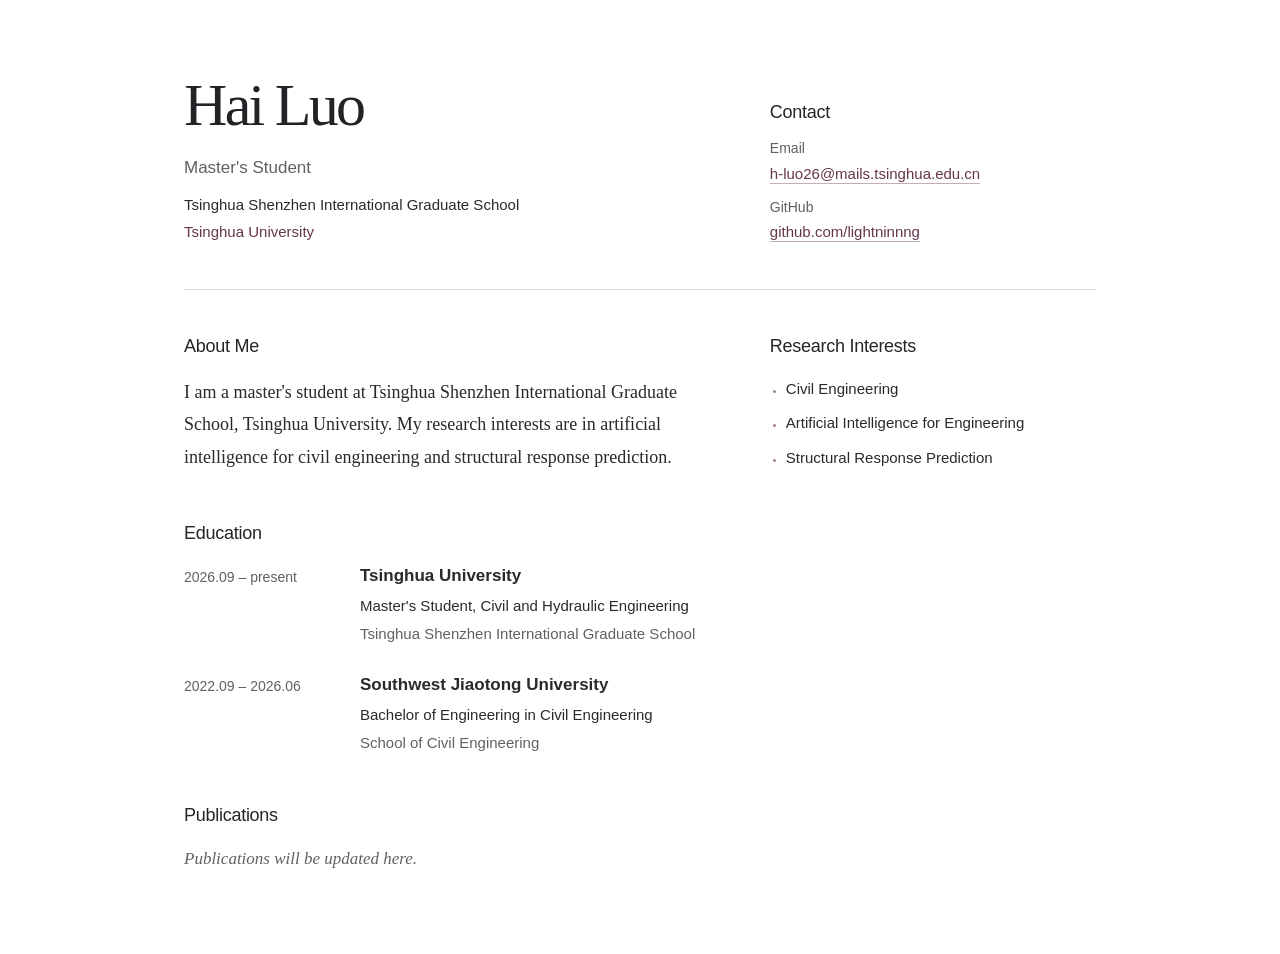
==== index.html @ 975fe8c9 "Refine academic homepage typography and layout" ====
<!doctype html>
<html lang="en">
  <head>
    <meta charset="utf-8">
    <meta name="viewport" content="width=device-width, initial-scale=1">
    <meta name="description" content="Hai Luo is a master's student at Tsinghua Shenzhen International Graduate School, Tsinghua University, with interests in artificial intelligence for civil engineering.">
    <title>Hai Luo | Tsinghua University</title>
    <link rel="icon" type="image/svg+xml" href="data:image/svg+xml,%3Csvg xmlns='http://www.w3.org/2000/svg' viewBox='0 0 32 32'%3E%3Crect width='32' height='32' fill='%2366364d'/%3E%3Ctext x='16' y='22' text-anchor='middle' font-family='Georgia,serif' font-size='19' fill='white'%3EHL%3C/text%3E%3C/svg%3E">
    <link rel="canonical" href="https://lightninnng.github.io/">
    <link rel="stylesheet" href="style.css?v=2">
  </head>
  <body>
    <main class="page">
      <header class="profile">
        <div class="identity">
          <h1>Hai Luo</h1>
          <p class="position">Master's Student</p>
          <p class="affiliation">Tsinghua Shenzhen International Graduate School<br><span class="university">Tsinghua University</span></p>
        </div>
        <section class="contact" aria-labelledby="contact-heading">
          <h2 id="contact-heading">Contact</h2>
          <dl class="contact-list">
            <div>
              <dt>Email</dt>
              <dd><a href="mailto:h-luo26@mails.tsinghua.edu.cn">h-luo26@mails.tsinghua.edu.cn</a></dd>
            </div>
            <div>
              <dt>GitHub</dt>
              <dd><a href="https://github.com/lightninnng">github.com/lightninnng</a></dd>
            </div>
          </dl>
        </section>
      </header>

      <div class="overview">
        <section class="about" aria-labelledby="about-heading">
          <h2 id="about-heading">About Me</h2>
          <p>I am a master's student at Tsinghua Shenzhen International Graduate School, Tsinghua University. My research interests are in artificial intelligence for civil engineering and structural response prediction.</p>
        </section>
        <section class="research" aria-labelledby="research-heading">
          <h2 id="research-heading">Research Interests</h2>
          <ul class="research-list">
            <li>Civil Engineering</li>
            <li>Artificial Intelligence for Engineering</li>
            <li>Structural Response Prediction</li>
          </ul>
        </section>
      </div>

      <section class="education section" aria-labelledby="education-heading">
        <h2 id="education-heading">Education</h2>
        <article class="education-entry">
          <p class="dates"><time datetime="2026-09">2026.09</time> &ndash; present</p>
          <div class="education-details">
            <h3>Tsinghua University</h3>
            <p>Master's Student, Civil and Hydraulic Engineering</p>
            <p class="school">Tsinghua Shenzhen International Graduate School</p>
          </div>
        </article>
        <article class="education-entry">
          <p class="dates"><time datetime="2022-09">2022.09</time> &ndash; <time datetime="2026-06">2026.06</time></p>
          <div class="education-details">
            <h3>Southwest Jiaotong University</h3>
            <p>Bachelor of Engineering in Civil Engineering</p>
            <p class="school">School of Civil Engineering</p>
          </div>
        </article>
      </section>

      <section class="publications section" aria-labelledby="publications-heading">
        <h2 id="publications-heading">Publications</h2>
        <p>Publications will be updated here.</p>
      </section>
    </main>
  </body>
</html>
---- style.css ----
:root {
  color-scheme: light;
  font-family: "Helvetica Neue", Arial, sans-serif;
  color: #292a2d;
  background: #fff;
  line-height: 1.7;
  --muted: #606166;
  --accent: #66364d;
}

* {
  box-sizing: border-box;
}

body {
  margin: 0;
  font-size: 1rem;
  -webkit-font-smoothing: antialiased;
}

.page {
  width: min(100%, 62rem);
  margin: 4.5rem auto 5rem;
  padding: 0 2.5rem;
}

.profile,
.overview {
  display: grid;
  grid-template-columns: minmax(0, 1.6fr) minmax(0, 1fr);
  column-gap: 4rem;
}

.profile {
  align-items: end;
  padding-bottom: 2.75rem;
  border-bottom: 1px solid #d9dadd;
}

h1 {
  margin: 0 0 1rem;
  font-family: Georgia, "Times New Roman", serif;
  font-size: 3.75rem;
  font-weight: 400;
  letter-spacing: -0.045em;
  line-height: 1.1;
  color: #222326;
}

h2 {
  margin: 0 0 1.05rem;
  font-size: 1.125rem;
  font-weight: 500;
  letter-spacing: -0.015em;
  line-height: 1.4;
  color: #242528;
}

h3 {
  margin: 0 0 0.25rem;
  font-size: 1.0625rem;
  font-weight: 600;
  line-height: 1.5;
}

p {
  margin: 0;
}

.position {
  margin-bottom: 0.6rem;
  font-size: 1.0625rem;
  color: var(--muted);
}

.affiliation {
  font-size: 0.9375rem;
  line-height: 1.75;
}

.university {
  color: var(--accent);
}

a {
  color: var(--accent);
  text-decoration-color: #c1aeb7;
  text-decoration-thickness: 1px;
  text-underline-offset: 0.24em;
  overflow-wrap: anywhere;
}

a:hover {
  color: #3f2030;
  text-decoration-color: currentColor;
}

a:focus-visible {
  outline: 2px solid var(--accent);
  outline-offset: 5px;
}

.contact h2 {
  margin-bottom: 0.75rem;
}

.contact-list {
  margin: 0;
  font-size: 0.9375rem;
}

.contact-list > div + div {
  margin-top: 0.6rem;
}

dt {
  font-size: 0.875rem;
  color: var(--muted);
}

dd {
  margin: 0;
}

.overview {
  margin-top: 2.75rem;
}

.about p {
  font-family: Georgia, "Times New Roman", serif;
  font-size: 1.125rem;
  line-height: 1.8;
}

.research-list {
  margin: 0;
  padding-left: 1rem;
  font-size: 0.9375rem;
  line-height: 1.7;
}

.research-list li + li {
  margin-top: 0.55rem;
}

.research-list li::marker {
  color: #9d838f;
  font-size: 0.75em;
}

.section {
  margin-top: 3rem;
}

.education-entry {
  display: grid;
  grid-template-columns: 9.5rem minmax(0, 1fr);
  gap: 1.5rem;
}

.education-entry + .education-entry {
  margin-top: 1.65rem;
}

.dates {
  padding-top: 0.15rem;
  font-size: 0.875rem;
  font-variant-numeric: tabular-nums;
  color: var(--muted);
}

.education-details {
  font-size: 0.9375rem;
}

.school {
  margin-top: 0.15rem;
  color: var(--muted);
}

.publications p {
  font-family: Georgia, "Times New Roman", serif;
  font-style: italic;
  font-size: 1.0625rem;
  color: var(--muted);
}

@media (max-width: 48rem) {
  .page {
    margin: 2.5rem auto 3.5rem;
    padding: 0 1.5rem;
  }

  .profile,
  .overview {
    grid-template-columns: minmax(0, 1fr);
    row-gap: 2rem;
  }

  h1 {
    font-size: 2.75rem;
    margin-bottom: 0.8rem;
  }

  .profile {
    padding-bottom: 2rem;
  }

  .overview {
    margin-top: 2rem;
  }

  .section {
    margin-top: 2.5rem;
  }

  .education-entry {
    grid-template-columns: minmax(0, 1fr);
    gap: 0.4rem;
  }

  .dates {
    padding-top: 0;
  }
}

@media print {
  .page {
    width: 100%;
    margin: 0;
    padding: 0;
  }

  .profile,
  .overview,
  .education-entry,
  .publications {
    break-inside: avoid;
  }
}
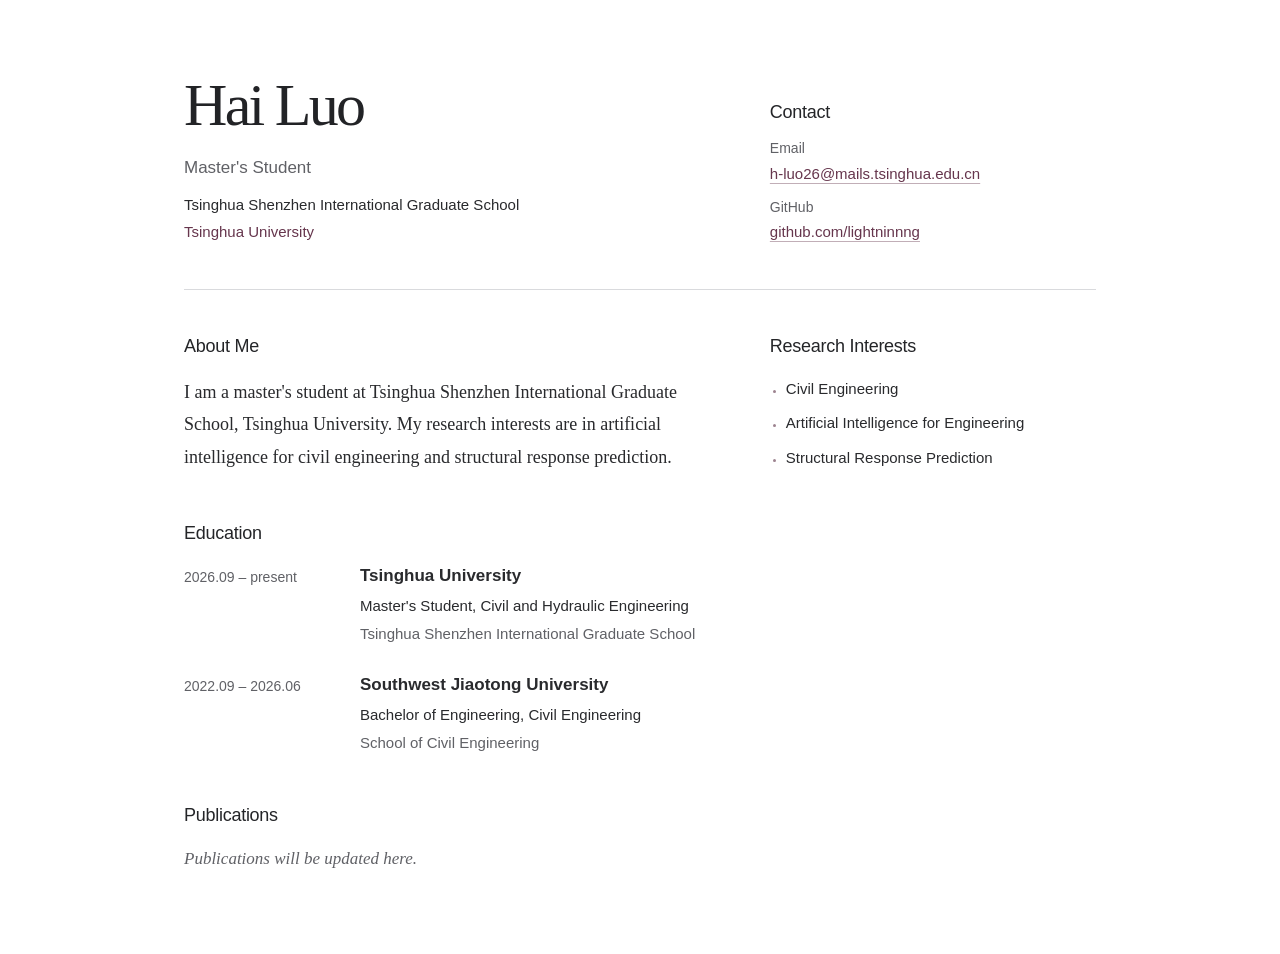
==== commit 283e0ea6: "Align undergraduate education wording" ====
--- a/index.html
+++ b/index.html
@@ -61,7 +61,7 @@
           <p class="dates"><time datetime="2022-09">2022.09</time> &ndash; <time datetime="2026-06">2026.06</time></p>
           <div class="education-details">
             <h3>Southwest Jiaotong University</h3>
-            <p>Bachelor of Engineering in Civil Engineering</p>
+            <p>Bachelor of Engineering, Civil Engineering</p>
             <p class="school">School of Civil Engineering</p>
           </div>
         </article>
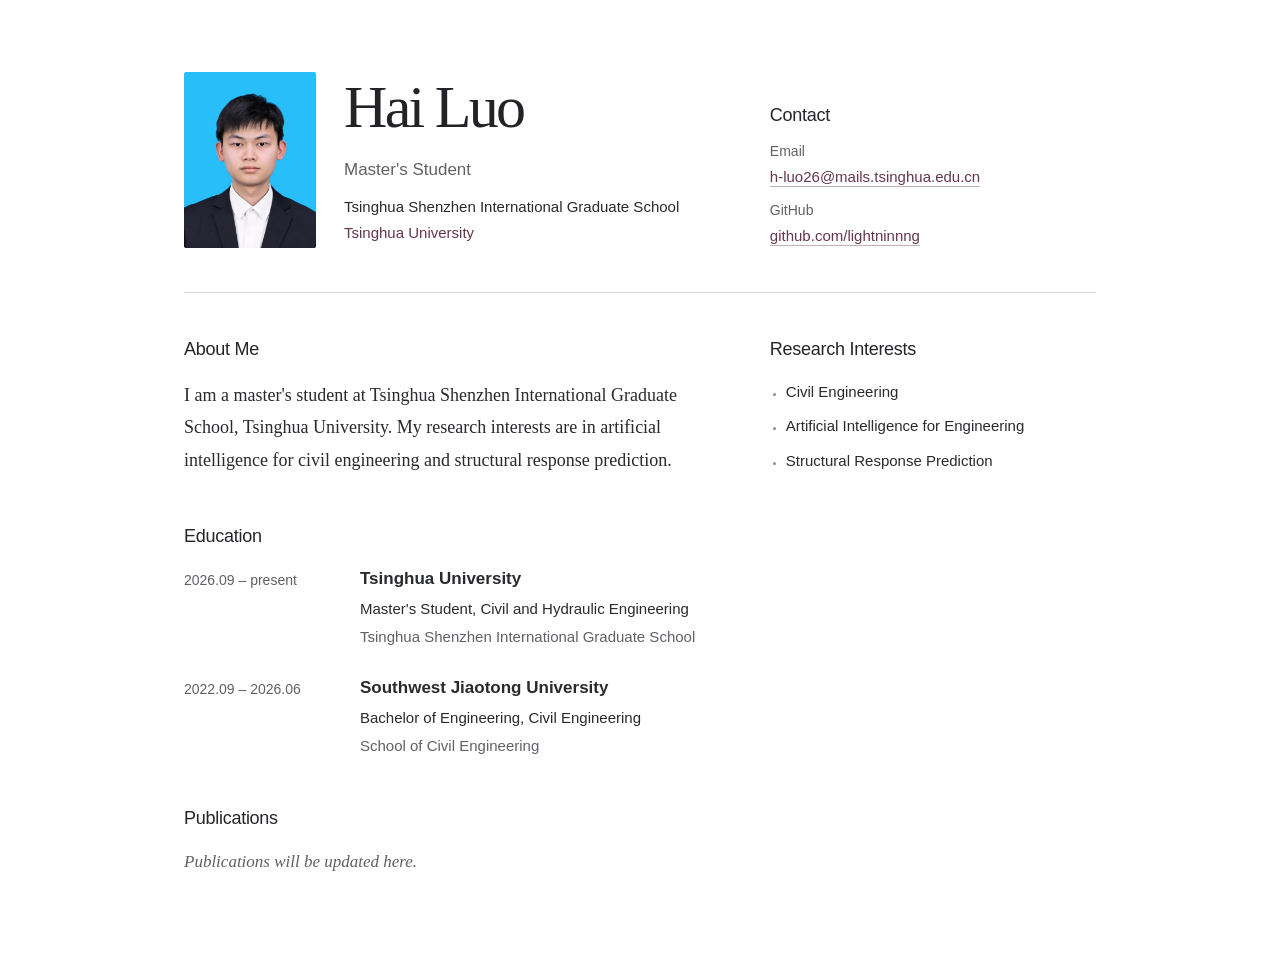
==== commit f3175097: "Add personal portrait to homepage header" ====
--- a/index.html
+++ b/index.html
@@ -7,15 +7,18 @@
     <title>Hai Luo | Tsinghua University</title>
     <link rel="icon" type="image/svg+xml" href="data:image/svg+xml,%3Csvg xmlns='http://www.w3.org/2000/svg' viewBox='0 0 32 32'%3E%3Crect width='32' height='32' fill='%2366364d'/%3E%3Ctext x='16' y='22' text-anchor='middle' font-family='Georgia,serif' font-size='19' fill='white'%3EHL%3C/text%3E%3C/svg%3E">
     <link rel="canonical" href="https://lightninnng.github.io/">
-    <link rel="stylesheet" href="style.css?v=2">
+    <link rel="stylesheet" href="style.css?v=3">
   </head>
   <body>
     <main class="page">
       <header class="profile">
         <div class="identity">
-          <h1>Hai Luo</h1>
-          <p class="position">Master's Student</p>
-          <p class="affiliation">Tsinghua Shenzhen International Graduate School<br><span class="university">Tsinghua University</span></p>
+          <img class="portrait" src="photo.jpg" alt="Portrait of Hai Luo" width="480" height="640" decoding="async">
+          <div class="identity-text">
+            <h1>Hai Luo</h1>
+            <p class="position">Master's Student</p>
+            <p class="affiliation">Tsinghua Shenzhen International Graduate School<br><span class="university">Tsinghua University</span></p>
+          </div>
         </div>
         <section class="contact" aria-labelledby="contact-heading">
           <h2 id="contact-heading">Contact</h2>
--- a/style.css
+++ b/style.css
@@ -37,6 +37,20 @@
   border-bottom: 1px solid #d9dadd;
 }
 
+.identity {
+  display: grid;
+  grid-template-columns: 8.25rem minmax(0, 1fr);
+  gap: 1.75rem;
+  align-items: center;
+}
+
+.portrait {
+  display: block;
+  width: 100%;
+  height: auto;
+  border-radius: 0.125rem;
+}
+
 h1 {
   margin: 0 0 1rem;
   font-family: Georgia, "Times New Roman", serif;
@@ -206,6 +220,11 @@
     padding-bottom: 2rem;
   }
 
+  .identity {
+    grid-template-columns: 6rem minmax(0, 1fr);
+    gap: 1.25rem;
+  }
+
   .overview {
     margin-top: 2rem;
   }
@@ -221,6 +240,17 @@
 
   .dates {
     padding-top: 0;
+  }
+}
+
+@media (max-width: 23rem) {
+  .identity {
+    grid-template-columns: 5.5rem minmax(0, 1fr);
+    gap: 1rem;
+  }
+
+  h1 {
+    font-size: 2.5rem;
   }
 }
 
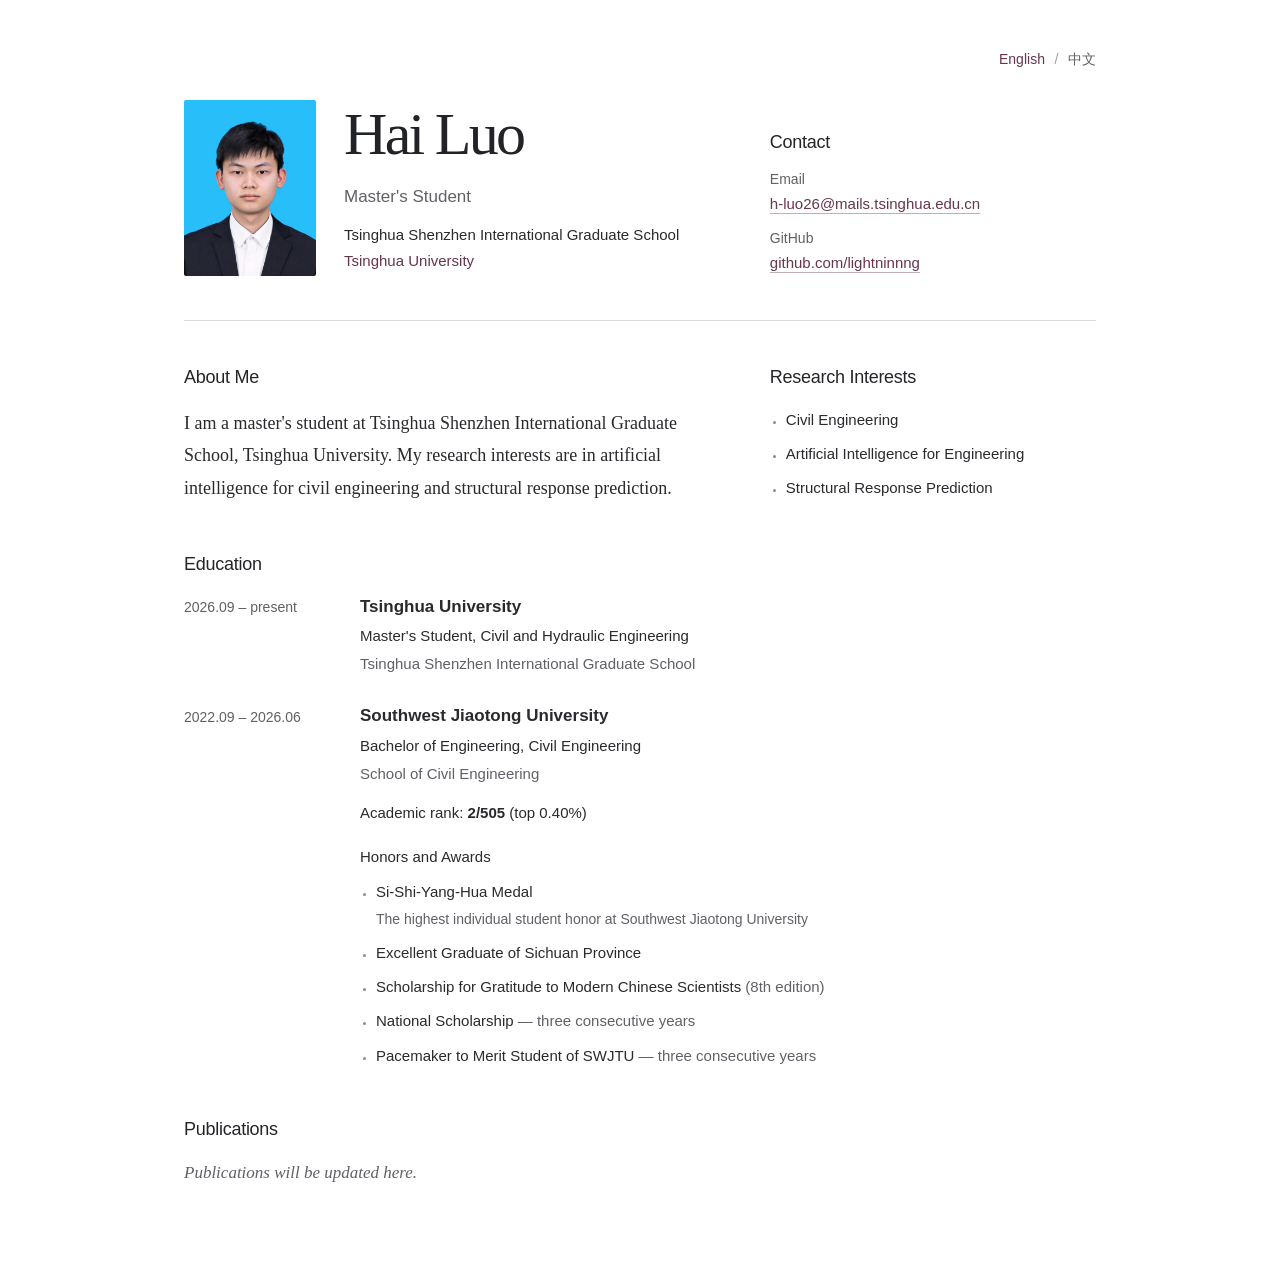
==== commit 21f714c7: "Add bilingual homepage and undergraduate honors" ====
--- a/index.html
+++ b/index.html
@@ -7,10 +7,18 @@
     <title>Hai Luo | Tsinghua University</title>
     <link rel="icon" type="image/svg+xml" href="data:image/svg+xml,%3Csvg xmlns='http://www.w3.org/2000/svg' viewBox='0 0 32 32'%3E%3Crect width='32' height='32' fill='%2366364d'/%3E%3Ctext x='16' y='22' text-anchor='middle' font-family='Georgia,serif' font-size='19' fill='white'%3EHL%3C/text%3E%3C/svg%3E">
     <link rel="canonical" href="https://lightninnng.github.io/">
-    <link rel="stylesheet" href="style.css?v=3">
+    <link rel="alternate" hreflang="en" href="https://lightninnng.github.io/">
+    <link rel="alternate" hreflang="zh-CN" href="https://lightninnng.github.io/zh.html">
+    <link rel="alternate" hreflang="x-default" href="https://lightninnng.github.io/">
+    <link rel="stylesheet" href="style.css?v=4">
   </head>
   <body>
     <main class="page">
+      <nav class="language-switch" aria-label="Language">
+        <a href="./" lang="en" hreflang="en" aria-current="page">English</a>
+        <span aria-hidden="true">/</span>
+        <a href="zh.html" lang="zh-CN" hreflang="zh-CN">中文</a>
+      </nav>
       <header class="profile">
         <div class="identity">
           <img class="portrait" src="photo.jpg" alt="Portrait of Hai Luo" width="480" height="640" decoding="async">
@@ -66,6 +74,15 @@
             <h3>Southwest Jiaotong University</h3>
             <p>Bachelor of Engineering, Civil Engineering</p>
             <p class="school">School of Civil Engineering</p>
+            <p class="academic-rank">Academic rank: <strong>2/505</strong> (top 0.40%)</p>
+            <h4 class="honors-heading">Honors and Awards</h4>
+            <ul class="honors-list">
+              <li>Si-Shi-Yang-Hua Medal<span class="honor-note">The highest individual student honor at Southwest Jiaotong University</span></li>
+              <li>Excellent Graduate of Sichuan Province</li>
+              <li>Scholarship for Gratitude to Modern Chinese Scientists <span class="honor-detail">(8th edition)</span></li>
+              <li>National Scholarship <span class="honor-detail">&mdash; three consecutive years</span></li>
+              <li>Pacemaker to Merit Student of SWJTU <span class="honor-detail">&mdash; three consecutive years</span></li>
+            </ul>
           </div>
         </article>
       </section>
--- a/style.css
+++ b/style.css
@@ -20,8 +20,31 @@
 
 .page {
   width: min(100%, 62rem);
-  margin: 4.5rem auto 5rem;
+  margin: 3rem auto 5rem;
   padding: 0 2.5rem;
+}
+
+.language-switch {
+  display: flex;
+  justify-content: flex-end;
+  align-items: baseline;
+  gap: 0.6rem;
+  margin-bottom: 1.75rem;
+  font-size: 0.875rem;
+  color: #a0a0a4;
+}
+
+.language-switch a {
+  color: var(--muted);
+  text-decoration: none;
+}
+
+.language-switch a[aria-current="page"] {
+  color: var(--accent);
+}
+
+.language-switch a:hover {
+  text-decoration: underline;
 }
 
 .profile,
@@ -192,6 +215,47 @@
   color: var(--muted);
 }
 
+.academic-rank {
+  margin-top: 0.85rem;
+  font-variant-numeric: tabular-nums;
+}
+
+.academic-rank strong {
+  font-weight: 600;
+}
+
+.honors-heading {
+  margin: 1.15rem 0 0.65rem;
+  font-size: 0.9375rem;
+  font-weight: 500;
+}
+
+.honors-list {
+  margin: 0;
+  padding-left: 1rem;
+  line-height: 1.75;
+}
+
+.honors-list li + li {
+  margin-top: 0.5rem;
+}
+
+.honors-list li::marker {
+  color: #9d838f;
+  font-size: 0.75em;
+}
+
+.honor-note {
+  display: block;
+  margin-top: 0.1rem;
+  font-size: 0.875rem;
+  color: var(--muted);
+}
+
+.honor-detail {
+  color: var(--muted);
+}
+
 .publications p {
   font-family: Georgia, "Times New Roman", serif;
   font-style: italic;
@@ -199,10 +263,46 @@
   color: var(--muted);
 }
 
+html:lang(zh-CN) {
+  font-family: "Helvetica Neue", Arial, "PingFang SC", "Microsoft YaHei", sans-serif;
+}
+
+html:lang(zh-CN) h1,
+html:lang(zh-CN) .about p,
+html:lang(zh-CN) .publications p {
+  font-family: "Songti SC", SimSun, serif;
+}
+
+html:lang(zh-CN) h1 {
+  letter-spacing: 0.04em;
+}
+
+html:lang(zh-CN) h2 {
+  letter-spacing: 0.03em;
+}
+
+.english-name {
+  display: block;
+  margin-top: 0.6rem;
+  font-family: Georgia, "Times New Roman", serif;
+  font-size: 1.125rem;
+  letter-spacing: 0;
+  line-height: 1.4;
+  color: var(--muted);
+}
+
+html:lang(zh-CN) .publications p {
+  font-style: normal;
+}
+
 @media (max-width: 48rem) {
   .page {
-    margin: 2.5rem auto 3.5rem;
+    margin: 1.5rem auto 3.5rem;
     padding: 0 1.5rem;
+  }
+
+  .language-switch {
+    margin-bottom: 1.5rem;
   }
 
   .profile,
@@ -255,6 +355,10 @@
 }
 
 @media print {
+  .language-switch {
+    display: none;
+  }
+
   .page {
     width: 100%;
     margin: 0;
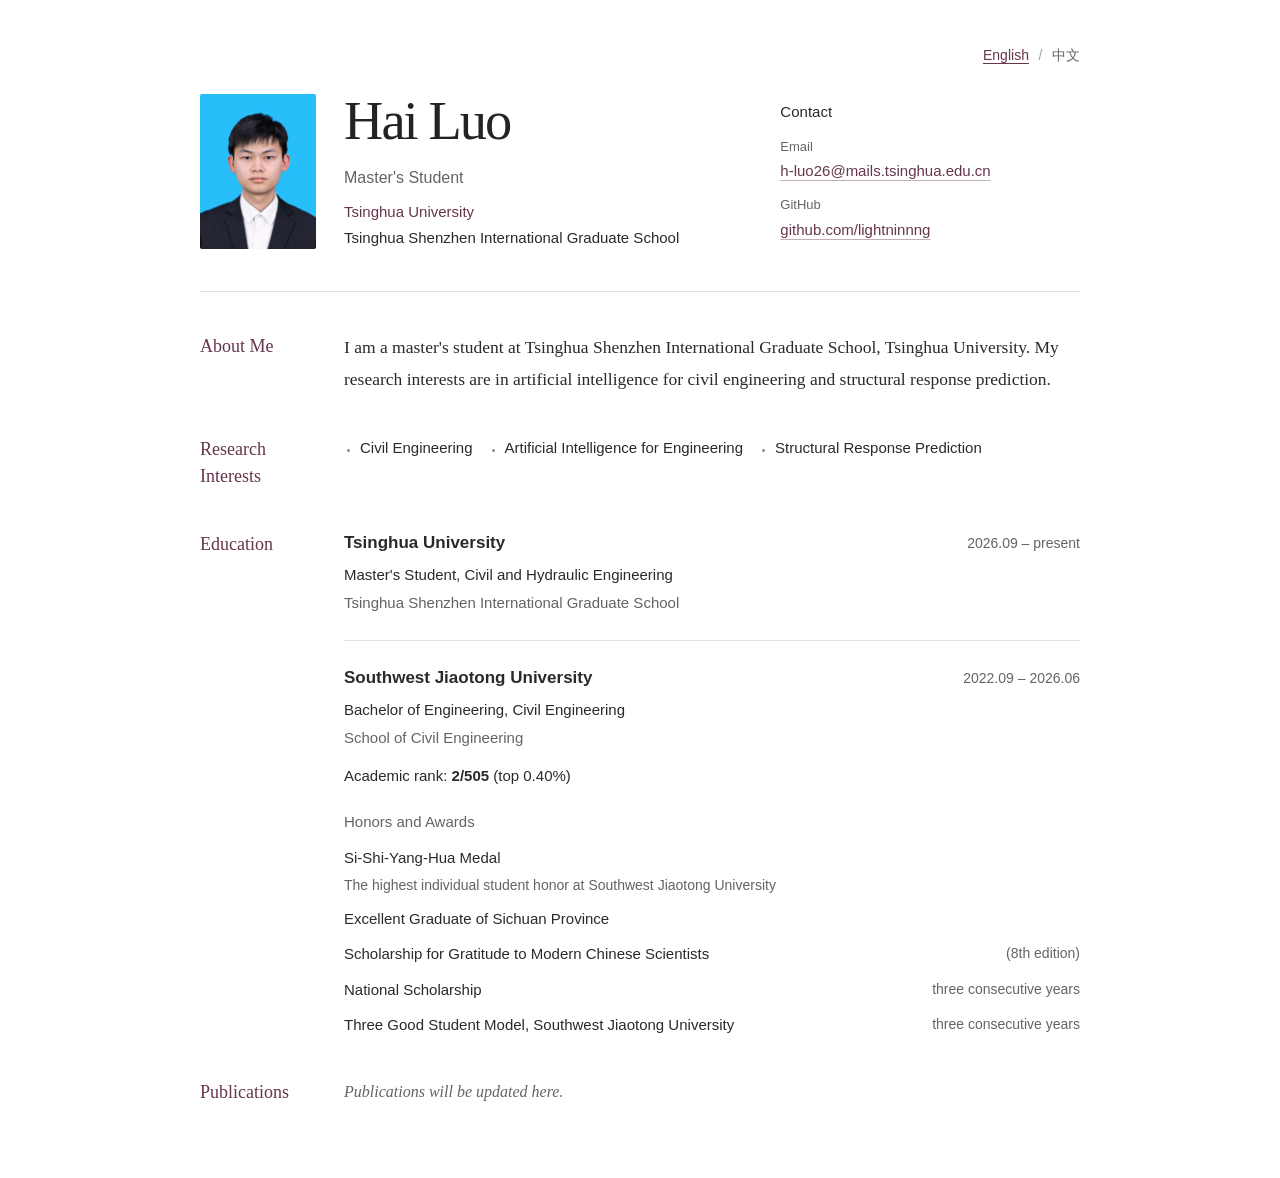
==== commit df67e8d8: "Refine bilingual homepage layout and honor wording" ====
--- a/index.html
+++ b/index.html
@@ -10,7 +10,7 @@
     <link rel="alternate" hreflang="en" href="https://lightninnng.github.io/">
     <link rel="alternate" hreflang="zh-CN" href="https://lightninnng.github.io/zh.html">
     <link rel="alternate" hreflang="x-default" href="https://lightninnng.github.io/">
-    <link rel="stylesheet" href="style.css?v=4">
+    <link rel="stylesheet" href="style.css?v=5">
   </head>
   <body>
     <main class="page">
@@ -25,7 +25,7 @@
           <div class="identity-text">
             <h1>Hai Luo</h1>
             <p class="position">Master's Student</p>
-            <p class="affiliation">Tsinghua Shenzhen International Graduate School<br><span class="university">Tsinghua University</span></p>
+            <p class="affiliation"><span class="university">Tsinghua University</span><br>Tsinghua Shenzhen International Graduate School</p>
           </div>
         </div>
         <section class="contact" aria-labelledby="contact-heading">
@@ -43,48 +43,53 @@
         </section>
       </header>
 
-      <div class="overview">
-        <section class="about" aria-labelledby="about-heading">
-          <h2 id="about-heading">About Me</h2>
-          <p>I am a master's student at Tsinghua Shenzhen International Graduate School, Tsinghua University. My research interests are in artificial intelligence for civil engineering and structural response prediction.</p>
-        </section>
-        <section class="research" aria-labelledby="research-heading">
-          <h2 id="research-heading">Research Interests</h2>
-          <ul class="research-list">
-            <li>Civil Engineering</li>
-            <li>Artificial Intelligence for Engineering</li>
-            <li>Structural Response Prediction</li>
-          </ul>
-        </section>
-      </div>
+      <section class="about section" aria-labelledby="about-heading">
+        <h2 id="about-heading">About Me</h2>
+        <p>I am a master's student at Tsinghua Shenzhen International Graduate School, Tsinghua University. My research interests are in artificial intelligence for civil engineering and structural response prediction.</p>
+      </section>
+
+      <section class="research section" aria-labelledby="research-heading">
+        <h2 id="research-heading">Research Interests</h2>
+        <ul class="research-list">
+          <li>Civil Engineering</li>
+          <li>Artificial Intelligence for Engineering</li>
+          <li>Structural Response Prediction</li>
+        </ul>
+      </section>
 
       <section class="education section" aria-labelledby="education-heading">
         <h2 id="education-heading">Education</h2>
-        <article class="education-entry">
-          <p class="dates"><time datetime="2026-09">2026.09</time> &ndash; present</p>
-          <div class="education-details">
-            <h3>Tsinghua University</h3>
-            <p>Master's Student, Civil and Hydraulic Engineering</p>
-            <p class="school">Tsinghua Shenzhen International Graduate School</p>
-          </div>
-        </article>
-        <article class="education-entry">
-          <p class="dates"><time datetime="2022-09">2022.09</time> &ndash; <time datetime="2026-06">2026.06</time></p>
-          <div class="education-details">
-            <h3>Southwest Jiaotong University</h3>
-            <p>Bachelor of Engineering, Civil Engineering</p>
-            <p class="school">School of Civil Engineering</p>
-            <p class="academic-rank">Academic rank: <strong>2/505</strong> (top 0.40%)</p>
-            <h4 class="honors-heading">Honors and Awards</h4>
-            <ul class="honors-list">
-              <li>Si-Shi-Yang-Hua Medal<span class="honor-note">The highest individual student honor at Southwest Jiaotong University</span></li>
-              <li>Excellent Graduate of Sichuan Province</li>
-              <li>Scholarship for Gratitude to Modern Chinese Scientists <span class="honor-detail">(8th edition)</span></li>
-              <li>National Scholarship <span class="honor-detail">&mdash; three consecutive years</span></li>
-              <li>Pacemaker to Merit Student of SWJTU <span class="honor-detail">&mdash; three consecutive years</span></li>
-            </ul>
-          </div>
-        </article>
+        <div class="section-body">
+          <article class="education-entry">
+            <div class="education-entry-header">
+              <h3>Tsinghua University</h3>
+              <p class="dates"><time datetime="2026-09">2026.09</time> &ndash; present</p>
+            </div>
+            <div class="education-details">
+              <p>Master's Student, Civil and Hydraulic Engineering</p>
+              <p class="school">Tsinghua Shenzhen International Graduate School</p>
+            </div>
+          </article>
+          <article class="education-entry">
+            <div class="education-entry-header">
+              <h3>Southwest Jiaotong University</h3>
+              <p class="dates"><time datetime="2022-09">2022.09</time> &ndash; <time datetime="2026-06">2026.06</time></p>
+            </div>
+            <div class="education-details">
+              <p>Bachelor of Engineering, Civil Engineering</p>
+              <p class="school">School of Civil Engineering</p>
+              <p class="academic-rank">Academic rank: <strong>2/505</strong> (top 0.40%)</p>
+              <h4 class="honors-heading">Honors and Awards</h4>
+              <ul class="honors-list" role="list">
+                <li><span class="honor-title">Si-Shi-Yang-Hua Medal</span><span class="honor-note">The highest individual student honor at Southwest Jiaotong University</span></li>
+                <li><span class="honor-title">Excellent Graduate of Sichuan Province</span></li>
+                <li><span class="honor-title">Scholarship for Gratitude to Modern Chinese Scientists</span><span class="honor-detail">(8th edition)</span></li>
+                <li><span class="honor-title">National Scholarship</span><span class="honor-detail">three consecutive years</span></li>
+                <li><span class="honor-title">Three Good Student Model, Southwest Jiaotong University</span><span class="honor-detail">three consecutive years</span></li>
+              </ul>
+            </div>
+          </article>
+        </div>
       </section>
 
       <section class="publications section" aria-labelledby="publications-heading">
--- a/style.css
+++ b/style.css
@@ -4,8 +4,9 @@
   color: #292a2d;
   background: #fff;
   line-height: 1.7;
-  --muted: #606166;
+  --muted: #646367;
   --accent: #66364d;
+  --rule: #e4e1e3;
 }
 
 * {
@@ -19,8 +20,8 @@
 }
 
 .page {
-  width: min(100%, 62rem);
-  margin: 3rem auto 5rem;
+  width: min(100%, 60rem);
+  margin: 2.75rem auto 4.5rem;
   padding: 0 2.5rem;
 }
 
@@ -29,7 +30,7 @@
   justify-content: flex-end;
   align-items: baseline;
   gap: 0.6rem;
-  margin-bottom: 1.75rem;
+  margin-bottom: 1.5rem;
   font-size: 0.875rem;
   color: #a0a0a4;
 }
@@ -41,28 +42,25 @@
 
 .language-switch a[aria-current="page"] {
   color: var(--accent);
+  text-decoration: underline;
 }
 
 .language-switch a:hover {
   text-decoration: underline;
 }
 
-.profile,
-.overview {
+.profile {
   display: grid;
-  grid-template-columns: minmax(0, 1.6fr) minmax(0, 1fr);
-  column-gap: 4rem;
-}
-
-.profile {
-  align-items: end;
-  padding-bottom: 2.75rem;
-  border-bottom: 1px solid #d9dadd;
+  grid-template-columns: minmax(0, 1.75fr) minmax(0, 1fr);
+  column-gap: 3.5rem;
+  align-items: center;
+  padding-bottom: 2.5rem;
+  border-bottom: 1px solid var(--rule);
 }
 
 .identity {
   display: grid;
-  grid-template-columns: 8.25rem minmax(0, 1fr);
+  grid-template-columns: 7.25rem minmax(0, 1fr);
   gap: 1.75rem;
   align-items: center;
 }
@@ -75,26 +73,26 @@
 }
 
 h1 {
-  margin: 0 0 1rem;
+  margin: 0 0 0.75rem;
   font-family: Georgia, "Times New Roman", serif;
-  font-size: 3.75rem;
+  font-size: 3.4rem;
   font-weight: 400;
-  letter-spacing: -0.045em;
+  letter-spacing: -0.035em;
   line-height: 1.1;
   color: #222326;
 }
 
 h2 {
-  margin: 0 0 1.05rem;
+  margin: 0;
+  font-family: Georgia, "Times New Roman", serif;
   font-size: 1.125rem;
-  font-weight: 500;
-  letter-spacing: -0.015em;
-  line-height: 1.4;
-  color: #242528;
+  font-weight: 400;
+  line-height: 1.5;
+  color: var(--accent);
 }
 
 h3 {
-  margin: 0 0 0.25rem;
+  margin: 0;
   font-size: 1.0625rem;
   font-weight: 600;
   line-height: 1.5;
@@ -105,8 +103,8 @@
 }
 
 .position {
-  margin-bottom: 0.6rem;
-  font-size: 1.0625rem;
+  margin-bottom: 0.5rem;
+  font-size: 1rem;
   color: var(--muted);
 }
 
@@ -139,6 +137,10 @@
 
 .contact h2 {
   margin-bottom: 0.75rem;
+  font-family: inherit;
+  font-size: 0.9375rem;
+  font-weight: 500;
+  color: #292a2d;
 }
 
 .contact-list {
@@ -147,29 +149,29 @@
 }
 
 .contact-list > div + div {
-  margin-top: 0.6rem;
+  margin-top: 0.7rem;
 }
 
 dt {
-  font-size: 0.875rem;
+  font-size: 0.8125rem;
   color: var(--muted);
 }
 
 dd {
   margin: 0;
-}
-
-.overview {
-  margin-top: 2.75rem;
 }
 
 .about p {
   font-family: Georgia, "Times New Roman", serif;
-  font-size: 1.125rem;
+  font-size: 1.09375rem;
   line-height: 1.8;
 }
 
 .research-list {
+  display: flex;
+  flex-wrap: wrap;
+  align-content: start;
+  gap: 0.25rem 2rem;
   margin: 0;
   padding-left: 1rem;
   font-size: 0.9375rem;
@@ -177,7 +179,7 @@
 }
 
 .research-list li + li {
-  margin-top: 0.55rem;
+  margin-top: 0;
 }
 
 .research-list li::marker {
@@ -186,27 +188,40 @@
 }
 
 .section {
-  margin-top: 3rem;
-}
-
-.education-entry {
   display: grid;
-  grid-template-columns: 9.5rem minmax(0, 1fr);
-  gap: 1.5rem;
+  grid-template-columns: 7.25rem minmax(0, 1fr);
+  column-gap: 1.75rem;
+  margin-top: 2.5rem;
+}
+
+.section > h2 {
+  padding-top: 0.05rem;
 }
 
 .education-entry + .education-entry {
-  margin-top: 1.65rem;
+  margin-top: 1.5rem;
+  padding-top: 1.5rem;
+  border-top: 1px solid var(--rule);
+}
+
+.education-entry-header {
+  display: flex;
+  justify-content: space-between;
+  align-items: baseline;
+  flex-wrap: wrap;
+  gap: 0.25rem 1.25rem;
 }
 
 .dates {
-  padding-top: 0.15rem;
+  flex-shrink: 0;
   font-size: 0.875rem;
   font-variant-numeric: tabular-nums;
   color: var(--muted);
+  white-space: nowrap;
 }
 
 .education-details {
+  margin-top: 0.4rem;
   font-size: 0.9375rem;
 }
 
@@ -216,7 +231,7 @@
 }
 
 .academic-rank {
-  margin-top: 0.85rem;
+  margin-top: 0.8rem;
   font-variant-numeric: tabular-nums;
 }
 
@@ -225,41 +240,50 @@
 }
 
 .honors-heading {
-  margin: 1.15rem 0 0.65rem;
+  margin: 1.3rem 0 0.65rem;
   font-size: 0.9375rem;
   font-weight: 500;
+  color: var(--muted);
 }
 
 .honors-list {
   margin: 0;
-  padding-left: 1rem;
+  padding: 0;
+  list-style: none;
   line-height: 1.75;
 }
 
+.honors-list li {
+  display: grid;
+  grid-template-columns: minmax(0, 1fr) auto;
+  gap: 0.1rem 1.25rem;
+}
+
 .honors-list li + li {
-  margin-top: 0.5rem;
-}
-
-.honors-list li::marker {
-  color: #9d838f;
-  font-size: 0.75em;
+  margin-top: 0.55rem;
+}
+
+.honor-title:only-child {
+  grid-column: 1 / -1;
 }
 
 .honor-note {
-  display: block;
-  margin-top: 0.1rem;
+  grid-column: 1 / -1;
   font-size: 0.875rem;
   color: var(--muted);
 }
 
 .honor-detail {
-  color: var(--muted);
+  align-self: baseline;
+  font-size: 0.875rem;
+  color: var(--muted);
+  white-space: nowrap;
 }
 
 .publications p {
   font-family: Georgia, "Times New Roman", serif;
   font-style: italic;
-  font-size: 1.0625rem;
+  font-size: 1rem;
   color: var(--muted);
 }
 
@@ -267,37 +291,42 @@
   font-family: "Helvetica Neue", Arial, "PingFang SC", "Microsoft YaHei", sans-serif;
 }
 
-html:lang(zh-CN) h1,
-html:lang(zh-CN) .about p,
-html:lang(zh-CN) .publications p {
+html:lang(zh-CN) h1 {
   font-family: "Songti SC", SimSun, serif;
-}
-
-html:lang(zh-CN) h1 {
+  letter-spacing: 0.08em;
+}
+
+html:lang(zh-CN) h2 {
+  font-family: inherit;
+  font-size: 1.0625rem;
+  font-weight: 500;
   letter-spacing: 0.04em;
 }
 
-html:lang(zh-CN) h2 {
-  letter-spacing: 0.03em;
+html:lang(zh-CN) .about p {
+  font-family: inherit;
+  font-size: 1.0625rem;
+  line-height: 1.9;
 }
 
 .english-name {
   display: block;
-  margin-top: 0.6rem;
+  margin-top: 0.5rem;
   font-family: Georgia, "Times New Roman", serif;
-  font-size: 1.125rem;
+  font-size: 1rem;
   letter-spacing: 0;
   line-height: 1.4;
   color: var(--muted);
 }
 
 html:lang(zh-CN) .publications p {
+  font-family: inherit;
   font-style: normal;
 }
 
 @media (max-width: 48rem) {
   .page {
-    margin: 1.5rem auto 3.5rem;
+    margin: 1.5rem auto 3rem;
     padding: 0 1.5rem;
   }
 
@@ -305,15 +334,14 @@
     margin-bottom: 1.5rem;
   }
 
-  .profile,
-  .overview {
+  .profile {
     grid-template-columns: minmax(0, 1fr);
     row-gap: 2rem;
   }
 
   h1 {
-    font-size: 2.75rem;
-    margin-bottom: 0.8rem;
+    font-size: 2.85rem;
+    margin-bottom: 0.7rem;
   }
 
   .profile {
@@ -325,32 +353,81 @@
     gap: 1.25rem;
   }
 
-  .overview {
-    margin-top: 2rem;
+  .contact-list {
+    display: grid;
+    grid-template-columns: repeat(2, minmax(0, 1fr));
+    gap: 1rem;
+  }
+
+  .contact-list > div + div {
+    margin-top: 0;
   }
 
   .section {
-    margin-top: 2.5rem;
-  }
-
-  .education-entry {
     grid-template-columns: minmax(0, 1fr);
-    gap: 0.4rem;
-  }
-
-  .dates {
+    row-gap: 0.9rem;
+    margin-top: 2.25rem;
+  }
+
+  .section > h2 {
     padding-top: 0;
   }
+
+  .research-list {
+    display: block;
+  }
+
+  .research-list li + li {
+    margin-top: 0.25rem;
+  }
+}
+
+@media (max-width: 35rem) {
+  .contact-list {
+    grid-template-columns: minmax(0, 1fr);
+    gap: 0.65rem;
+  }
+
+  .education-entry-header {
+    flex-direction: column;
+    align-items: flex-start;
+    gap: 0.15rem;
+  }
+
+  .education-details {
+    margin-top: 0.5rem;
+  }
+
+  .honors-list li {
+    grid-template-columns: minmax(0, 1fr);
+    gap: 0;
+  }
+
+  .honors-list li + li {
+    margin-top: 0.7rem;
+  }
+
+  .honor-detail {
+    white-space: normal;
+  }
+
+  .honor-note {
+    line-height: 1.75;
+  }
 }
 
 @media (max-width: 23rem) {
+  .page {
+    padding: 0 1.25rem;
+  }
+
   .identity {
-    grid-template-columns: 5.5rem minmax(0, 1fr);
+    grid-template-columns: 5rem minmax(0, 1fr);
     gap: 1rem;
   }
 
   h1 {
-    font-size: 2.5rem;
+    font-size: 2.65rem;
   }
 }
 
@@ -366,7 +443,6 @@
   }
 
   .profile,
-  .overview,
   .education-entry,
   .publications {
     break-inside: avoid;
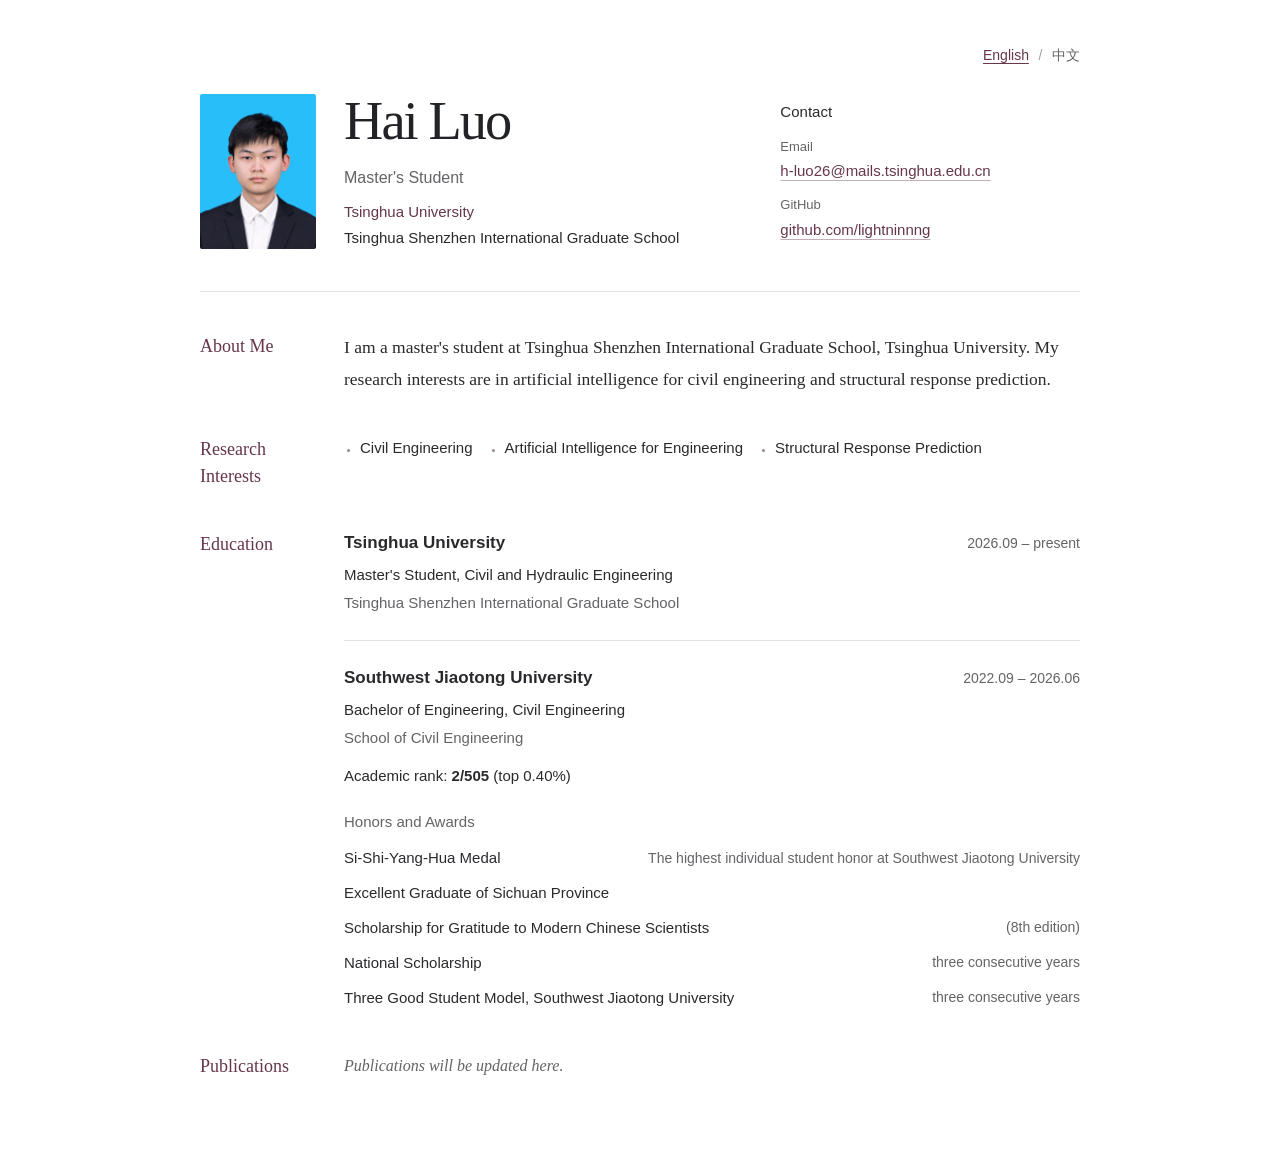
==== commit c5c4a9af: "Align medal honor description with award details" ====
--- a/index.html
+++ b/index.html
@@ -10,7 +10,7 @@
     <link rel="alternate" hreflang="en" href="https://lightninnng.github.io/">
     <link rel="alternate" hreflang="zh-CN" href="https://lightninnng.github.io/zh.html">
     <link rel="alternate" hreflang="x-default" href="https://lightninnng.github.io/">
-    <link rel="stylesheet" href="style.css?v=5">
+    <link rel="stylesheet" href="style.css?v=6">
   </head>
   <body>
     <main class="page">
@@ -81,7 +81,7 @@
               <p class="academic-rank">Academic rank: <strong>2/505</strong> (top 0.40%)</p>
               <h4 class="honors-heading">Honors and Awards</h4>
               <ul class="honors-list" role="list">
-                <li><span class="honor-title">Si-Shi-Yang-Hua Medal</span><span class="honor-note">The highest individual student honor at Southwest Jiaotong University</span></li>
+                <li class="medal-honor"><span class="honor-title">Si-Shi-Yang-Hua Medal</span><span class="honor-note">The highest individual student honor at Southwest Jiaotong University</span></li>
                 <li><span class="honor-title">Excellent Graduate of Sichuan Province</span></li>
                 <li><span class="honor-title">Scholarship for Gratitude to Modern Chinese Scientists</span><span class="honor-detail">(8th edition)</span></li>
                 <li><span class="honor-title">National Scholarship</span><span class="honor-detail">three consecutive years</span></li>
--- a/style.css
+++ b/style.css
@@ -263,14 +263,19 @@
   margin-top: 0.55rem;
 }
 
+.honors-list .medal-honor {
+  grid-template-columns: max-content minmax(0, 1fr);
+  align-items: baseline;
+}
+
 .honor-title:only-child {
   grid-column: 1 / -1;
 }
 
 .honor-note {
-  grid-column: 1 / -1;
   font-size: 0.875rem;
   color: var(--muted);
+  text-align: right;
 }
 
 .honor-detail {
@@ -403,6 +408,10 @@
     gap: 0;
   }
 
+  .honors-list .medal-honor {
+    grid-template-columns: minmax(0, 1fr);
+  }
+
   .honors-list li + li {
     margin-top: 0.7rem;
   }
@@ -413,6 +422,7 @@
 
   .honor-note {
     line-height: 1.75;
+    text-align: left;
   }
 }
 
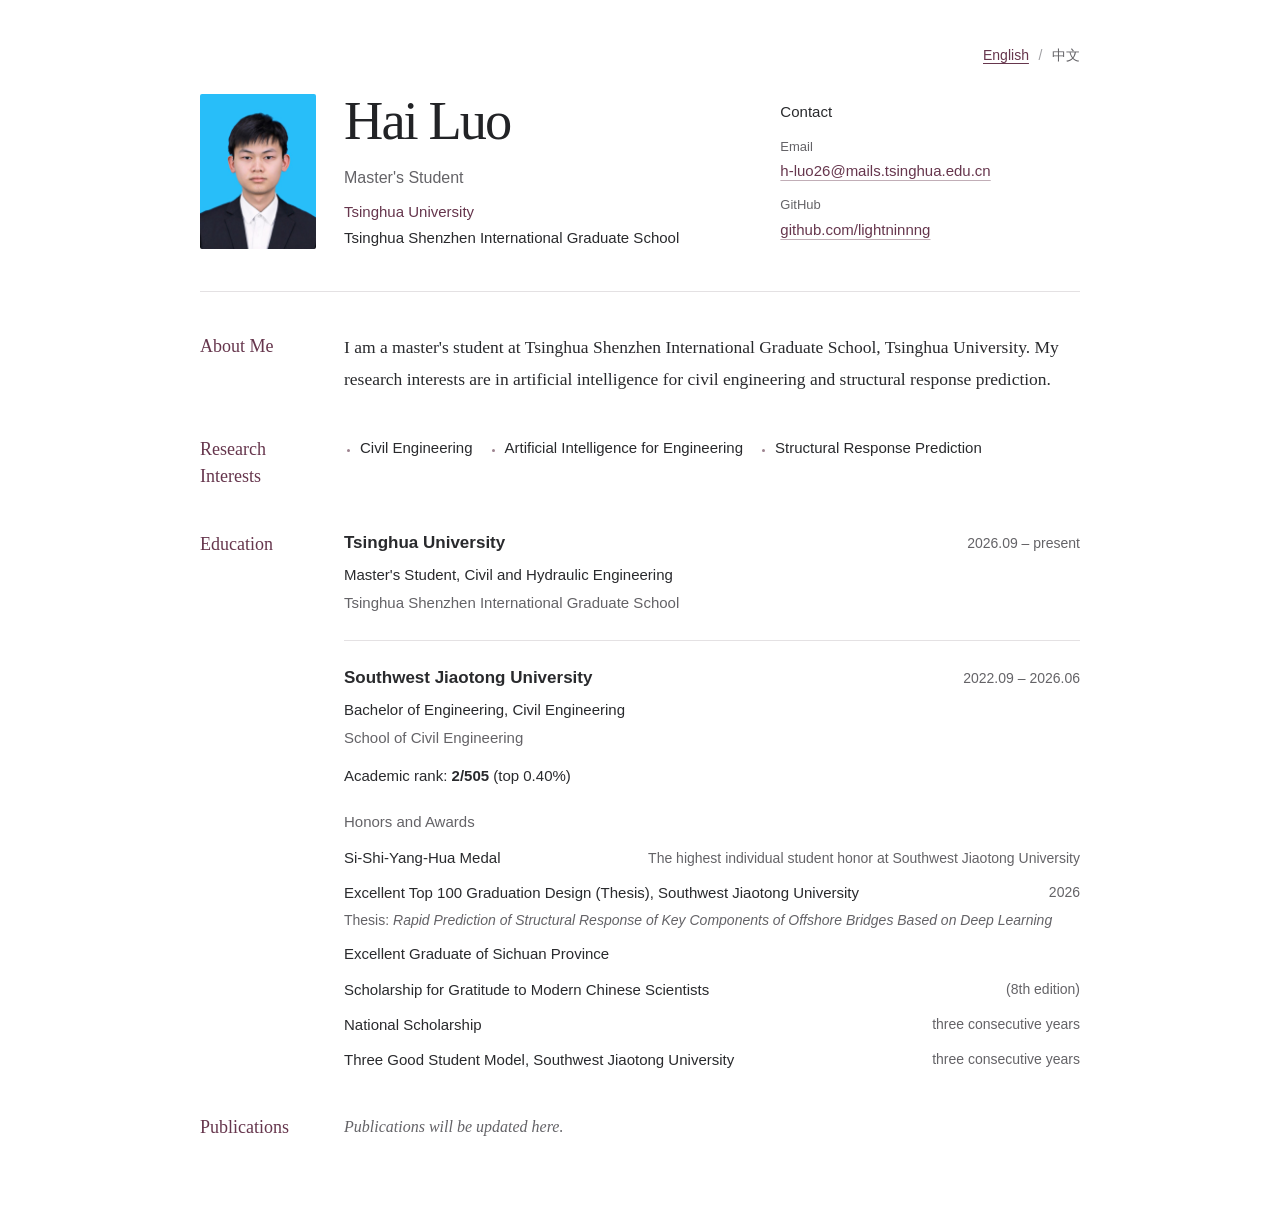
==== commit ecd9f38d: "Add 2026 outstanding graduation thesis honor" ====
--- a/index.html
+++ b/index.html
@@ -10,7 +10,7 @@
     <link rel="alternate" hreflang="en" href="https://lightninnng.github.io/">
     <link rel="alternate" hreflang="zh-CN" href="https://lightninnng.github.io/zh.html">
     <link rel="alternate" hreflang="x-default" href="https://lightninnng.github.io/">
-    <link rel="stylesheet" href="style.css?v=6">
+    <link rel="stylesheet" href="style.css?v=7">
   </head>
   <body>
     <main class="page">
@@ -82,6 +82,11 @@
               <h4 class="honors-heading">Honors and Awards</h4>
               <ul class="honors-list" role="list">
                 <li class="medal-honor"><span class="honor-title">Si-Shi-Yang-Hua Medal</span><span class="honor-note">The highest individual student honor at Southwest Jiaotong University</span></li>
+                <li>
+                  <span class="honor-title">Excellent Top 100 Graduation Design (Thesis), Southwest Jiaotong University</span>
+                  <span class="honor-detail"><time datetime="2026">2026</time></span>
+                  <p class="thesis-title">Thesis: <cite>Rapid Prediction of Structural Response of Key Components of Offshore Bridges Based on Deep Learning</cite></p>
+                </li>
                 <li><span class="honor-title">Excellent Graduate of Sichuan Province</span></li>
                 <li><span class="honor-title">Scholarship for Gratitude to Modern Chinese Scientists</span><span class="honor-detail">(8th edition)</span></li>
                 <li><span class="honor-title">National Scholarship</span><span class="honor-detail">three consecutive years</span></li>
--- a/style.css
+++ b/style.css
@@ -285,6 +285,12 @@
   white-space: nowrap;
 }
 
+.thesis-title {
+  grid-column: 1 / -1;
+  font-size: 0.875rem;
+  color: var(--muted);
+}
+
 .publications p {
   font-family: Georgia, "Times New Roman", serif;
   font-style: italic;
@@ -329,6 +335,10 @@
   font-style: normal;
 }
 
+html:lang(zh-CN) .thesis-title cite {
+  font-style: normal;
+}
+
 @media (max-width: 48rem) {
   .page {
     margin: 1.5rem auto 3rem;
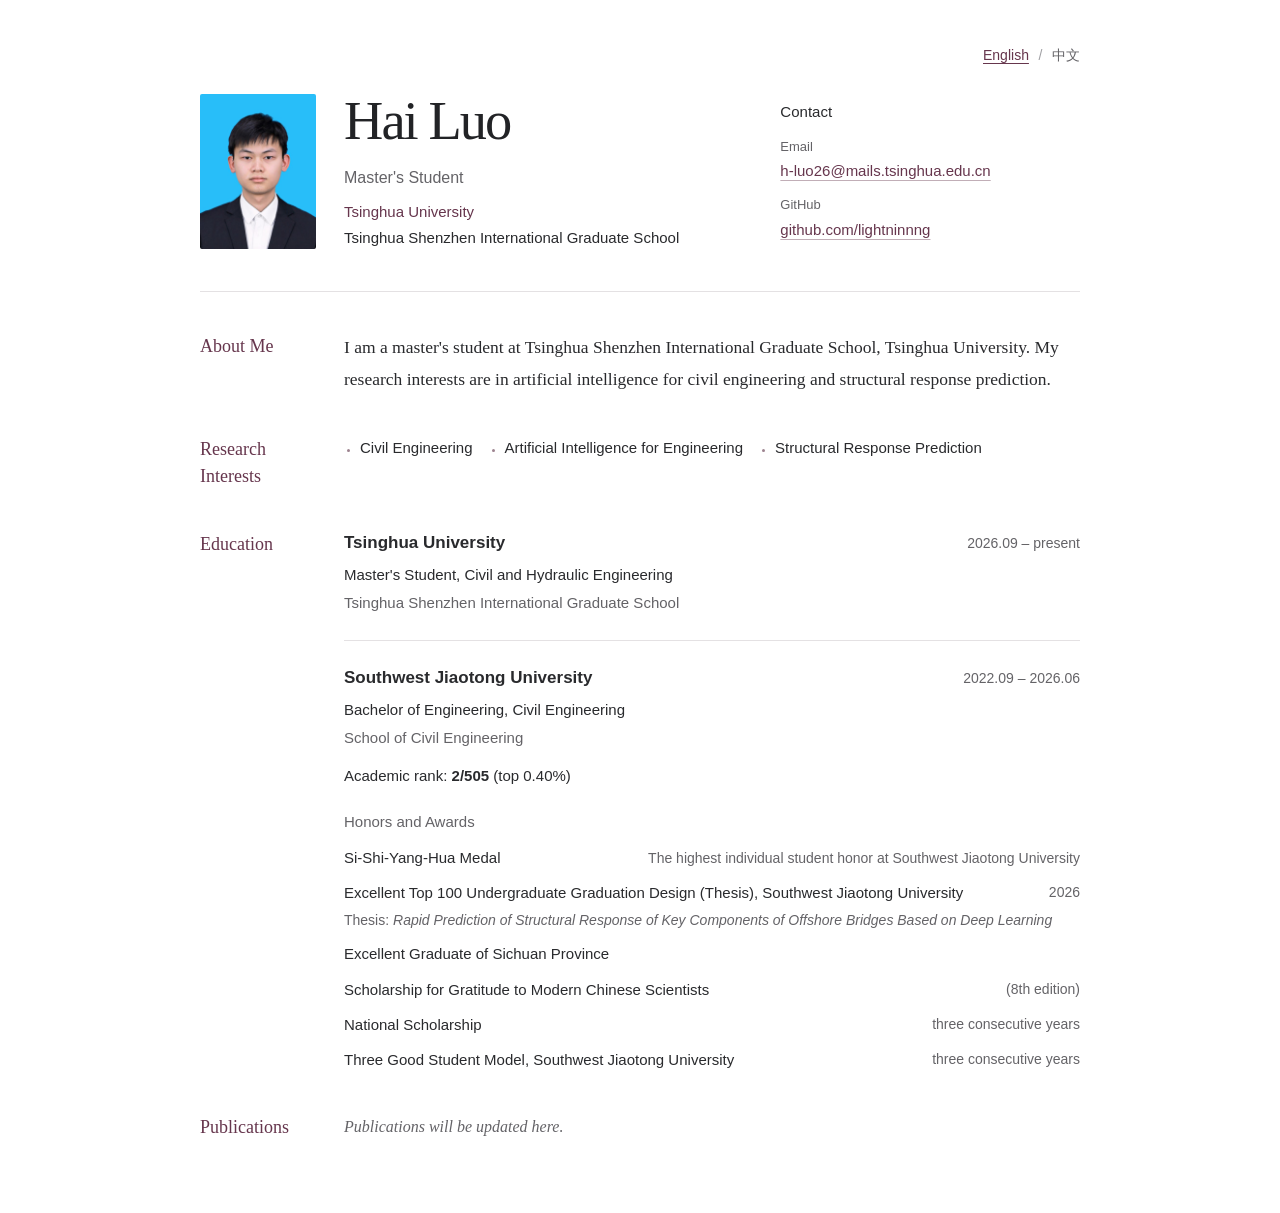
==== commit 8b3a8730: "Clarify undergraduate graduation thesis honor" ====
--- a/index.html
+++ b/index.html
@@ -83,7 +83,7 @@
               <ul class="honors-list" role="list">
                 <li class="medal-honor"><span class="honor-title">Si-Shi-Yang-Hua Medal</span><span class="honor-note">The highest individual student honor at Southwest Jiaotong University</span></li>
                 <li>
-                  <span class="honor-title">Excellent Top 100 Graduation Design (Thesis), Southwest Jiaotong University</span>
+                  <span class="honor-title">Excellent Top 100 Undergraduate Graduation Design (Thesis), Southwest Jiaotong University</span>
                   <span class="honor-detail"><time datetime="2026">2026</time></span>
                   <p class="thesis-title">Thesis: <cite>Rapid Prediction of Structural Response of Key Components of Offshore Bridges Based on Deep Learning</cite></p>
                 </li>
